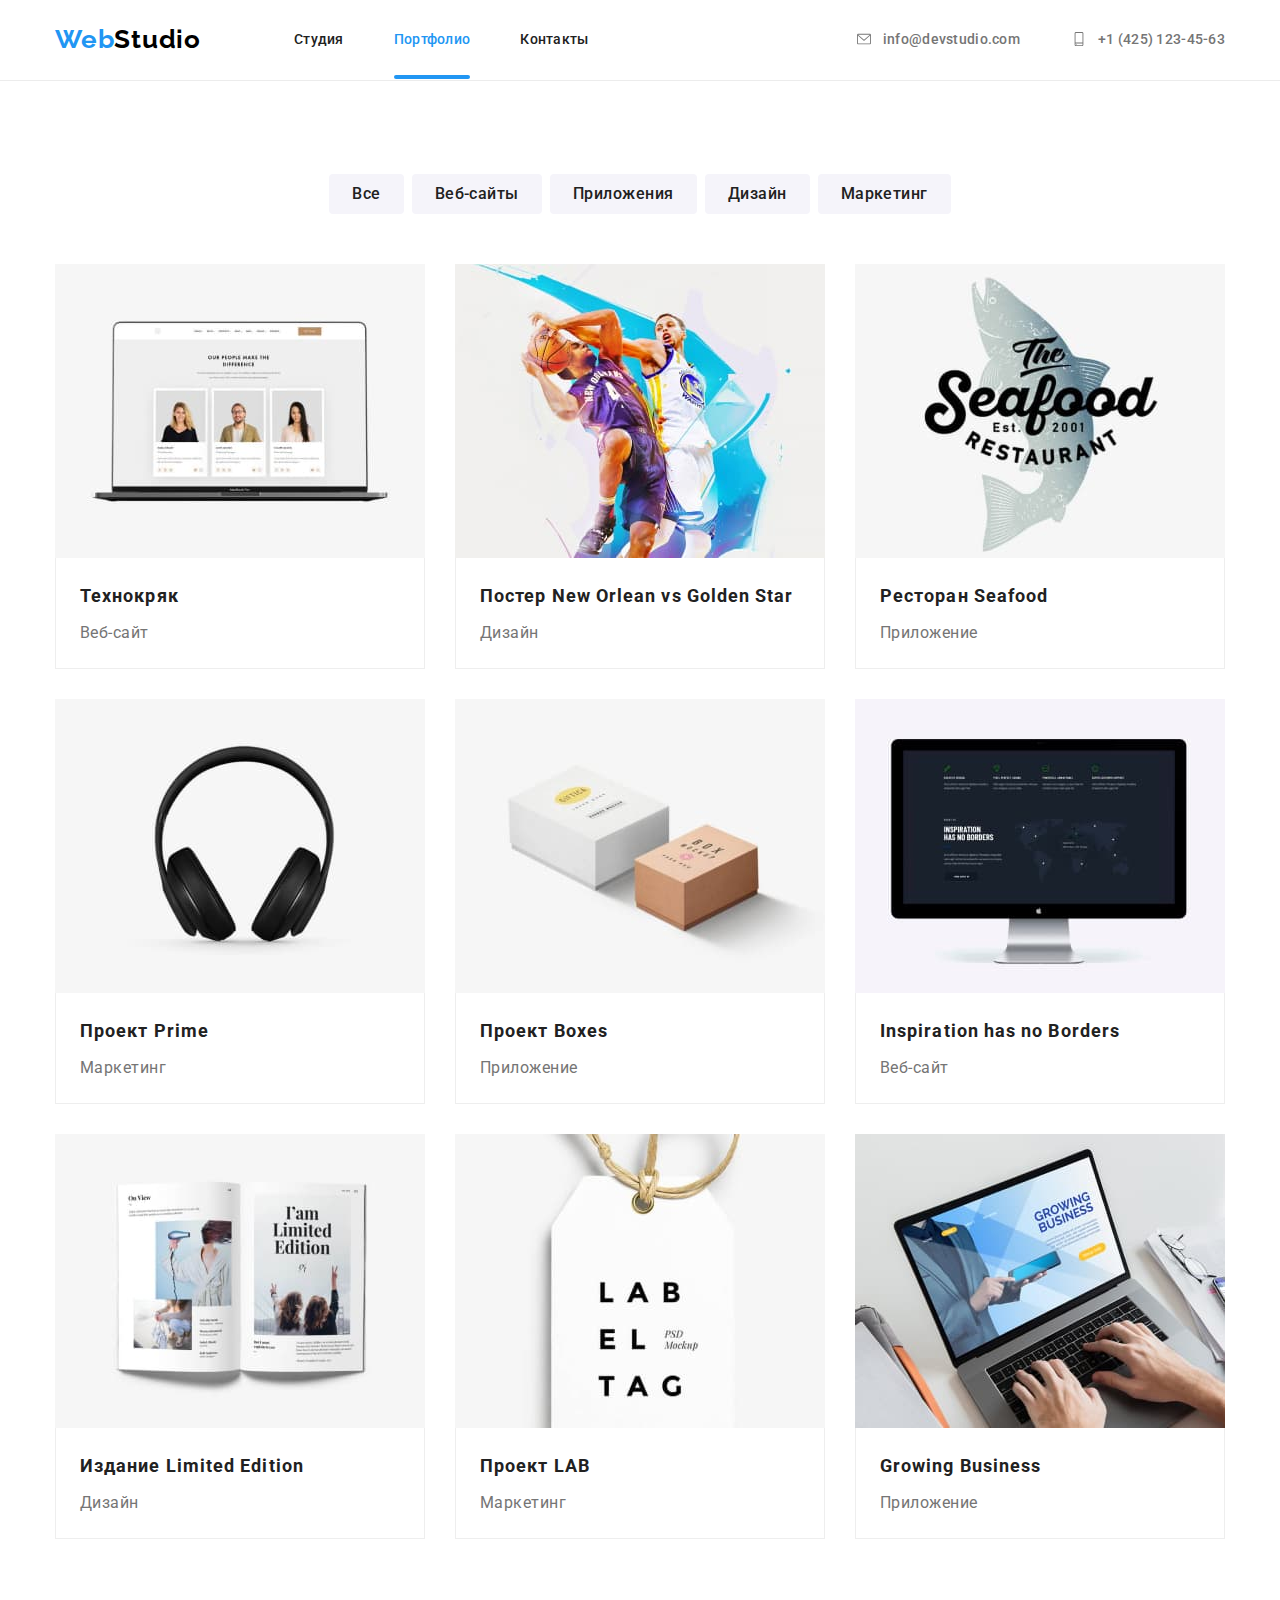
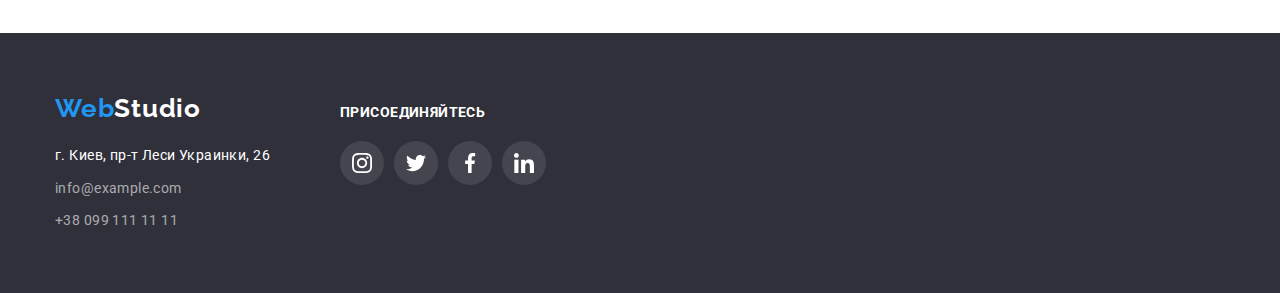
==== portfolio.html @ 62bd4e70 "ДЗ-6" ====
<!DOCTYPE html>
<html lang="ru">
  <head>
    <meta charset="UTF-8" />
    <meta http-equiv="X-UA-Compatible" content="IE=edge" />
    <meta name="viewport" content="width=device-width, initial-scale=1.0" />
    <title>Document</title>
    <link
      href="https://fonts.googleapis.com/css2?family=Raleway:wght@700&family=Roboto:wght@400;500;700;900&family=Tangerine:wght@700&display=swap"
      rel="stylesheet"
    />
    <link
      rel="stylesheet"
      href="https://cdnjs.cloudflare.com/ajax/libs/modern-normalize/1.1.0/modern-normalize.min.css"
    />
    <link rel="stylesheet" href="./css/styles.css" />
  </head>
  <body>
    <!-- Шапка сайта -->

    <header class="header">
      <div class="container main-nav">
        <a href="" class="logo"> <span class="accent">Web</span>Studio</a>
        <nav class="navigate">
          <ul class="site-nav list">
            <li class="item"><a href="./index.html" class="link-header">Студия</a></li>
            <li class="item"><a href="" class="link-header current">Портфолио</a></li>
            <li class="item"><a href="" class="link-header">Контакты</a></li>
          </ul>
        </nav>
        <ul class="contact-nav list">
          <li class="item">
            <a href="mailto:info@devstudio.com" class="link-header link-svg"
              ><svg class="icone-mail" width="18" height="14">
                <use href="./images/icons.svg#icon-envelope"></use>
              </svg>
              info@devstudio.com
            </a>
          </li>
          <li class="item">
            <a href="tel:+380961111111" class="link-header link-svg">
              <svg class="icone-mail" width="18" height="14">
                <use href="./images/icons.svg#icon-phone"></use>
              </svg>
              +1 (425) 123-45-63
            </a>
          </li>
        </ul>
      </div>
    </header>

    <!-- Основное содержимое сайта -->
    <main>
      <section class="section">
        <div class="container">
          <!--Фильтр-->
          <ul class="filter list">
            <li class="btn-li"><button type="button" class="btn">Все</button></li>
            <li class="btn-li"><button type="button" class="btn">Веб-сайты</button></li>
            <li class="btn-li"><button type="button" class="btn">Приложения</button></li>
            <li class="btn-li"><button type="button" class="btn">Дизайн</button></li>
            <li class="btn-li"><button type="button" class="btn">Маркетинг</button></li>
          </ul>
          <!--Список-->
          <ul class="site-list list">
            <li class="li-list">
              <a href="" class="img-link">
                <div class="container-site-text">
                  <img
                    src="./images/image.jpg"
                    alt="Один мужчина и две женщины"
                    width="370"
                    class="img-li"
                  />
                  <p class="site-text">
                    Технокряк это современная площадка распространения коронавируса. Компании
                    используют эту платформу для цифрового шпионажа и атак на защищённые сервера
                    конкурентов.
                  </p>
                </div>
                <div class="border">
                  <div class="border-card">
                    <h3 class="title">Технокряк</h3>
                    <p class="subject">Веб-сайт</p>
                  </div>
                </div></a
              >
            </li>
            <li class="li-list">
              <a href="" class="img-link">
                <div class="container-site-text">
                  <img
                    src="./images/image1.jpg"
                    alt="Два баскетболиста"
                    width="370"
                    class="img-li"
                  />
                  <p class="site-text">
                    Технокряк это современная площадка распространения коронавируса. Компании
                    используют эту платформу для цифрового шпионажа и атак на защищённые сервера
                    конкурентов.
                  </p>
                </div>
                <div class="border">
                  <div class="border-card">
                    <h3 class="title">Постер New Orlean vs Golden Star</h3>
                    <p class="subject">Дизайн</p>
                  </div>
                </div></a
              >
            </li>
            <li class="li-list">
              <a href="" class="img-link">
                <div class="container-site-text">
                  <img src="./images/image2.jpg" alt="Рыба" width="370" class="img-li" />
                  <p class="site-text">
                    Технокряк это современная площадка распространения коронавируса. Компании
                    используют эту платформу для цифрового шпионажа и атак на защищённые сервера
                    конкурентов.
                  </p>
                </div>
                <div class="border">
                  <div class="border-card">
                    <h3 class="title">Ресторан Seafood</h3>
                    <p class="subject">Приложение</p>
                  </div>
                </div></a
              >
            </li>
            <li class="li-list">
              <a href="" class="img-link">
                <div class="container-site-text">
                  <img src="./images/image3.jpg" alt="Наушники" width="370" class="img-li" />

                  <p class="site-text">
                    Технокряк это современная площадка распространения коронавируса. Компании
                    используют эту платформу для цифрового шпионажа и атак на защищённые сервера
                    конкурентов.
                  </p>
                </div>
                <div class="border">
                  <div class="border-card">
                    <h3 class="title">Проект Prime</h3>
                    <p class="subject">Маркетинг</p>
                  </div>
                </div></a
              >
            </li>
            <li class="li-list">
              <a href="" class="img-link">
                <div class="container-site-text">
                  <img src="./images/image4.jpg" alt="Две коробки" width="370" class="img-li" />
                  <p class="site-text">
                    Технокряк это современная площадка распространения коронавируса. Компании
                    используют эту платформу для цифрового шпионажа и атак на защищённые сервера
                    конкурентов.
                  </p>
                </div>
                <div class="border">
                  <div class="border-card">
                    <h3 class="title">Проект Boxes</h3>
                    <p class="subject">Приложение</p>
                  </div>
                </div></a
              >
            </li>
            <li class="li-list">
              <a href="" class="img-link"
                ><div class="container-site-text">
                  <img src="./images/image5.jpg" alt="Дисплей" width="370" class="img-li" />
                  <p class="site-text">
                    Технокряк это современная площадка распространения коронавируса. Компании
                    используют эту платформу для цифрового шпионажа и атак на защищённые сервера
                    конкурентов.
                  </p>
                </div>
                <div class="border">
                  <div class="border-card">
                    <h3 class="title">Inspiration has no Borders</h3>
                    <p class="subject">Веб-сайт</p>
                  </div>
                </div></a
              >
            </li>
            <li class="li-list">
              <a href="" class="img-link"
                ><div class="container-site-text">
                  <img src="./images/image6.jpg" alt="Журнал" width="370" class="img-li" />
                  <p class="site-text">
                    Технокряк это современная площадка распространения коронавируса. Компании
                    используют эту платформу для цифрового шпионажа и атак на защищённые сервера
                    конкурентов.
                  </p>
                </div>
                <div class="border">
                  <div class="border-card">
                    <h3 class="title">Издание Limited Edition</h3>
                    <p class="subject">Дизайн</p>
                  </div>
                </div></a
              >
            </li>
            <li class="li-list">
              <a href="" class="img-link">
                <div class="container-site-text">
                  <img src="./images/image7.jpg" alt="Лейбл" width="370" class="img-li" />
                  <p class="site-text">
                    Технокряк это современная площадка распространения коронавируса. Компании
                    используют эту платформу для цифрового шпионажа и атак на защищённые сервера
                    конкурентов.
                  </p>
                </div>
                <div class="border">
                  <div class="border-card">
                    <h3 class="title">Проект LAB</h3>
                    <p class="subject">Маркетинг</p>
                  </div>
                </div></a
              >
            </li>
            <li class="li-list">
              <a href="" class="img-link">
                <div class="container-site-text">
                  <img src="./images/image8.jpg" alt="Ноутбук" width="370" class="img-li" />
                  <p class="site-text">
                    Технокряк это современная площадка распространения коронавируса. Компании
                    используют эту платформу для цифрового шпионажа и атак на защищённые сервера
                    конкурентов.
                  </p>
                </div>
                <div class="border">
                  <div class="border-card">
                    <h3 class="title">Growing Business</h3>
                    <p class="subject">Приложение</p>
                  </div>
                </div></a
              >
            </li>
          </ul>
        </div>
      </section>
    </main>

    <!-- Футерр -->

    <footer class="footer">
      <div class="container flex-container">
        <div>
          <a href="" class="logo-footer"> <span class="accent">Web</span>Studio</a>
          <address>
            <ul class="adress-nav list">
              <li class="adress-list">
                <a href="" class="link-footer link-adress">г. Киев, пр-т Леси Украинки, 26</a>
              </li>
              <li class="adress-list">
                <a href="mailto:info@example.com" class="link-footer">info@example.com</a>
              </li>
              <li class="adress-list">
                <a href="tel:+380991111111" class="link-footer">+38 099 111 11 11</a>
              </li>
            </ul>
          </address>
        </div>
        <div class="networks">
          <h3 class="networks-title">Присоединяйтесь</h3>
          <ul class="footer-networks-list list">
            <li class="footer-networks-item">
              <a href="" class="footer-networks-link"
                ><svg class="footer-networks-icon" width="20" height="20">
                  <use href="./images/icons.svg#icon-instagram"></use>
                </svg>
              </a>
            </li>
            <li class="footer-networks-item">
              <a href="" class="footer-networks-link"
                ><svg class="footer-networks-icon" width="20" height="20">
                  <use href="./images/icons.svg#icon-twitter"></use>
                </svg>
              </a>
            </li>
            <li class="footer-networks-item">
              <a href="" class="footer-networks-link"
                ><svg class="footer-networks-icon" width="20" height="20">
                  <use href="./images/icons.svg#icon-facebook"></use>
                </svg>
              </a>
            </li>
            <li class="footer-networks-item">
              <a href="" class="footer-networks-link"
                ><svg class="footer-networks-icon" width="20" height="20">
                  <use href="./images/icons.svg#icon-linkedin"></use>
                </svg>
              </a>
            </li>
          </ul>
        </div>
      </div>
    </footer>
  </body>
</html>
---- css/styles.css ----
/*Цвет основного текста #757575*/
/*Вторичный цвет текста #212121 */
/*Акцент #2196F3*/
/*Цвет контактов футера #rgba(255, 255, 255, 0.6)*/
/*Белый цвет #FFFFFF*/
/*Основной цвет фона #FFFFFF*/
/*Вторичный цвет фона #F5F4FA*/
/*Темный цвет фона #2F303A*/
/*Цвет лого #000000*/

:root {
  --primary-text-color: #757575;
  --title-text-color: #212121;
  --accent-color: #2196f3;
  --footer-contacts-color: rgba(255, 255, 255, 0.6);
  --white-color: #ffffff;
  --second-background-color: #f5f4fa;
  --third-background-color: #2f303a;
  --logo-color: #000000;
}

p,
h1,
h2,
h3,
h4,
h5,
h6 {
  margin: 0;
}

ul {
  margin: 0;
  padding: 0;
}

img {
  display: block;
}

.list {
  list-style: none;
}

body {
  font-family: Roboto, Aileron, Comfortaa, sans-serif;
  color: var(--primary-text-color);
  background-color: var(--white-color);
  padding-top: 80px;
}
.visually-hidden {
  position: absolute;
  white-space: nowrap;
  width: 1px;
  height: 1px;
  overflow: hidden;
  border: 0;
  padding: 0;
  clip: rect(0 0 0 0);
  clip-path: inset(50%);
  margin: -1px;
}
/*Стили для index.html*/

.header {
  position: fixed;
  top: 0;
  left: 0;
  min-height: 80px;
  width: 100%;
  padding-top: 24px;
  padding-bottom: 25px;
  background-color: var(--white-color);
  border-bottom: 1px solid #ececec;
  z-index: 1;
}

.container {
  margin-left: auto;
  margin-right: auto;
  width: 1200px;
  padding-left: 15px;
  padding-right: 15px;
}

.main-nav {
  display: flex;
  align-items: center;
}

/*Логотип*/
.logo {
  font-family: Raleway, Roboto, Aileron, sans-serif;
  font-weight: 700;
  font-size: 26px;
  line-height: 1.19;
  letter-spacing: 0.03em;
  text-decoration: none;
  color: var(--logo-color);
}
.accent {
  color: var(--accent-color);
}

/*Навигация сайта*/

.navigate {
  display: flex;
  margin-left: 93px;
}

.site-nav {
  display: flex;
}

.site-nav .item {
  margin-right: 50px;
}

.site-nav .item:last-child {
  margin-right: 0;
}

.site-nav .link-header {
  font-weight: 500;
  font-size: 14px;
  line-height: 1.14;
  letter-spacing: 0.02em;
  text-decoration: none;
  color: var(--title-text-color);
  position: relative;

  /*transition-property: color;
  transition-duration: 250ms;
  transition-timing-function: cubic-bezier(0.4, 0, 0.2, 1);*/
  transition: color 250ms cubic-bezier(0.4, 0, 0.2, 1);
}

.link-header.current::after {
  content: '';
  position: absolute;
  width: 100%;
  height: 4px;
  border-radius: 2px;
  background-color: var(--accent-color);
  left: 0;
  bottom: -32px;
}
.site-nav .link-header:hover,
.site-nav .link-header:focus {
  color: var(--accent-color);
}

.site-nav .link-header.current {
  color: var(--accent-color);
}

/*Контакты*/

.contact-nav {
  display: flex;
  margin-left: auto;
}

.contact-nav .item + .item {
  margin-left: 50px;
}

.contact-nav .link-header {
  font-weight: 500;
  font-size: 14px;
  line-height: 1.2;
  letter-spacing: 0.02em;
  text-decoration: none;
  color: var(--primary-text-color);

  transition: color 250ms cubic-bezier(0.4, 0, 0.2, 1);
}
.contact-nav .link-header:hover,
.contact-nav .link-header:focus {
  color: var(--accent-color);
}

.contact-nav .link-adress::before {
  content: '';
}

.link-svg {
  display: flex;
  align-items: center;
}

.icone-mail {
  display: block;
  margin-right: 10px;
  fill: var(--primary-text-color);
}

.link-header:hover .icone-mail,
.link-header:focus .icone-mail {
  fill: var(--accent-color);
}

/*Герой*/
.hero {
  background-image: linear-gradient(rgba(47, 48, 58, 0.4), rgba(47, 48, 58, 0.4)),
    url(../images/img-hero.jpg);
  margin-left: auto;
  margin-right: auto;
  max-width: 1600px;
  height: 600px;
  background-repeat: no-repeat;
  background-position: center;
  background-size: cover;

  padding-top: 200px;
  padding-bottom: 200px;
  text-align: center;
  background-color: var(--third-background-color);
}
.hero-title {
  margin-bottom: 30px;
  font-weight: 900;
  font-size: 44px;
  line-height: 1.36;
  text-align: center;
  letter-spacing: 0.06em;
  color: var(--white-color);
}

/*Кнопка*/
.button {
  display: inline-block;
  border: 1px solid transparent;
  border-radius: 4px;
  padding: 10px 32px;
  min-width: 200px;
  font-family: inherit;
  font-weight: 700;
  font-size: 16px;
  line-height: 1.87;
  letter-spacing: 0.06em;
  cursor: pointer;
  color: var(--white-color);
  background-color: var(--accent-color);
  box-shadow: 0px 4px 4px rgba(0, 0, 0, 0.15);
  text-align: center;
}

/*Секции*/

.section {
  padding-top: 94px;
  padding-bottom: 94px;
}

.section-title {
  margin-bottom: 50px;
  font-weight: 700;
  font-size: 36px;
  line-height: 1.16;
  text-align: center;
  letter-spacing: 0.03em;
  color: var(--title-text-color);
}

/*Преимущества*/

.section.bottom {
  padding-bottom: 47px;
}

.feature-list {
  display: flex;
}

.advantage {
  margin-right: 30px;
  width: 270px;
}

.advantage:last-child {
  margin-right: 0;
}

.feature-list .title {
  margin-bottom: 10px;
  font-weight: 700;
  font-size: 14px;
  line-height: 1.14;
  letter-spacing: 0.03em;
  color: var(--title-text-color);
}
.feature-list .text {
  font-size: 14px;
  line-height: 1.71;
  letter-spacing: 0.03em;
}

.advantage::before {
  display: block;
  content: '';
  margin-bottom: 30px;
  height: 120px;
  background-repeat: no-repeat;
  background-position: center;
  background-color: var(--second-background-color);
}

.advantage.icon-antenna::before {
  background-image: url(../images/antenna.svg);
}

.advantage.clock::before {
  background-image: url(../images/clock.svg);
}

.advantage.diagram::before {
  background-image: url(../images/diagram.svg);
}

.advantage.astronaut::before {
  background-image: url(../images/astronaut.svg);
}
/*Чем мы занимаемся*/

.section.top {
  padding-top: 47px;
}

.picture-list {
  display: flex;
}

.picture {
  margin-right: 30px;
}

.picture:last-child {
  margin-right: 0;
}

.container-text-wrap {
  position: relative;
}

.text-picture-wrap {
  position: absolute;
  font-weight: 700;
  font-size: 14px;
  line-height: 1.14;
  letter-spacing: 0.03em;
  text-transform: uppercase;
  color: var(--white-color);
  background-color: rgba(47, 48, 58, 0.8);
  width: 100%;
  height: 70px;
  text-align: center;
  padding: 27px;
  transform: translateY(-70px);
}

/*Наша команда*/

.team-list {
  display: flex;
}

.section.background {
  background-color: var(--second-background-color);
}

.li-team {
  margin-right: 30px;
  padding-bottom: 30px;
  box-shadow: 0px 1px 3px rgba(0, 0, 0, 0.12), 0px 1px 1px rgba(0, 0, 0, 0.14),
    0px 2px 1px rgba(0, 0, 0, 0.2);
  border-radius: 0px 0px 4px 4px;
  background-color: #ffffff;
}

.li-team:last-child {
  margin-right: 0;
}

.img-team {
  margin-bottom: 30px;
}
.team-list .title {
  margin-bottom: 10px;
  font-weight: 500;
  font-size: 16px;
  line-height: 1.18;
  letter-spacing: 0.03em;
  text-align: center;
  color: var(--title-text-color);
}
.team-list .specialty {
  margin-bottom: 16px;
  font-size: 16px;
  line-height: 1.18;
  text-align: center;
  letter-spacing: 0.03em;
}

.masters-social-list {
  display: flex;
  justify-content: center;
}

.masters-social-item + .masters-social-item {
  margin-left: 10px;
}

.masters-social-link {
  width: 44px;
  height: 44px;
  border-radius: 50%;
  display: flex;

  align-items: center;
  justify-content: center;

  transition: background-color 250ms cubic-bezier(0.4, 0, 0.2, 1);
}

.masters-social-icon {
  display: block;
  fill: #afb1b8;

  transition: fill 250ms cubic-bezier(0.4, 0, 0.2, 1);
}

.masters-social-link:hover,
.masters-social-link:focus {
  background-color: var(--accent-color);
}

.masters-social-link:hover .masters-social-icon,
.masters-social-link:focus .masters-social-icon {
  fill: var(--white-color);
}

/*Постоянные клиенты*/

.costumer-list {
  display: flex;
  justify-content: center;
}

.costumer-item + .costumer-item {
  margin-left: 30px;
}

.costumer-link {
  width: 170px;
  height: 92px;

  display: flex;
  align-items: center;
  justify-content: center;

  border: 1px solid #afb1b8;
  border-radius: 4px;

  transition: border-color 250ms cubic-bezier(0.4, 0, 0.2, 1);
}

.costumer-icon {
  display: block;
  fill: #afb1b8;

  transition: fill 250ms cubic-bezier(0.4, 0, 0.2, 1);
}

.costumer-link:hover,
.costumer-link:focus {
  border-color: var(--accent-color);
}

.costumer-link:hover .costumer-icon,
.costumer-link:focus .costumer-icon {
  fill: var(--accent-color);
}

/*Футер*/

/*Лого*/
.footer {
  background-color: var(--third-background-color);
  padding-top: 60px;
  padding-bottom: 60px;
}
.logo-footer {
  display: inline-block;
  margin-bottom: 20px;
  font-family: Raleway, Roboto, Aileron, sans-serif;
  font-weight: 700;
  font-size: 26px;
  line-height: 1.19;
  letter-spacing: 0.03em;
  text-decoration: none;
  color: var(--white-color);
}

/*Адрес*/

.adress-list {
  margin-bottom: 9px;
}

.adress-list:last-child {
  margin-bottom: 0;
}

.link-footer {
  display: inline-block;
  font-style: normal;
  font-size: 14px;
  line-height: 1.71;
  letter-spacing: 0.03em;
  text-decoration: none;
  color: var(--footer-contacts-color);

  transition: color 250ms cubic-bezier(0.4, 0, 0.2, 1);
}

.link-adress {
  color: var(--white-color);
}

.adress-nav .link-adress:hover,
.adress-nav .link-adress:focus {
  color: var(--accent-color);
}
.adress-nav .link-footer:hover,
.adress-nav .link-footer:focus {
  color: var(--accent-color);
}

/*Присоединяйтесь-футер*/

.flex-container {
  display: flex;
  align-items: baseline;
}

.networks {
  margin-left: 70px;
}

.footer-networks-list {
  display: flex;
  justify-content: center;
}

.footer-networks-item + .footer-networks-item {
  margin-left: 10px;
}

.footer-networks-link {
  width: 44px;
  height: 44px;
  border-radius: 50%;
  display: flex;
  background-color: rgba(255, 255, 255, 0.1);
  align-items: center;
  justify-content: center;

  transition: background-color 250ms cubic-bezier(0.4, 0, 0.2, 1);
}

.footer-networks-link:hover,
.footer-networks-link:focus {
  background-color: var(--accent-color);
}

.footer-networks-icon {
  display: block;
  fill: var(--white-color);
}

.networks-title {
  margin-bottom: 20px;
  font-size: 14px;
  line-height: 1.14;
  letter-spacing: 0.03em;
  text-transform: uppercase;
  color: var(--white-color);
}

.container-form {
  margin-left: 93px;
}

.container-form-second {
  display: flex;
  align-items: center;
}

.container-form-title {
  margin-bottom: 20px;
  font-size: 14px;
  line-height: 1.14;
  letter-spacing: 0.03em;
  text-transform: uppercase;
  color: var(--white-color);
}

.footer-email {
  outline: none;
  padding: 15px;
  width: 358px;
  height: 50px;
  background-color: var(--third-background-color);
  border: 1px solid rgba(255, 255, 255, 0.3);
  box-sizing: border-box;
  border-radius: 4px;

  transition: border-color 250ms cubic-bezier(0.4, 0, 0.2, 1);
}

.footer-email:focus {
  border-color: var(--accent-color);
}

.footer-email::placeholder {
  font-size: 16;
  line-height: 1.25;
  letter-spacing: 0.03em;

  color: rgba(255, 255, 255, 0.6);
}

.container-btn-footer {
  position: relative;
  margin-left: 12px;
}

.button-footer {
  padding-right: 61px;
  padding-left: 28px;
  min-width: 200px;
  height: 50px;
  cursor: pointer;
  font-weight: 700;
  font-size: 16px;
  line-height: 1.87;
  letter-spacing: 0.06em;
  color: var(--white-color);
  border: 1px solid transparent;
  background-color: var(--accent-color);
  box-shadow: 0px 4px 4px rgba(0, 0, 0, 0.15);
  border-radius: 4px;
}

.form-icon-footer {
  position: absolute;
  top: 13px;
  right: 28px;
  margin-left: 10px;
  fill: var(--white-color);
}

/*Модалка-Бекдроп*/

.backdrop {
  position: fixed;
  top: 0;
  width: 100%;
  height: 100%;
  background-color: rgba(0, 0, 0, 0.2);
  z-index: 2;

  opacity: 1;
  transition: opacity 250ms cubic-bezier(0.4, 0, 0.2, 1);
}

.backdrop.is-hidden {
  opacity: 0;
  pointer-events: none;
}

.backdrop.is-hidden .modal {
  transform: translate(-50%, -50%) scale(0.9);
}

.modal {
  position: absolute;
  top: 50%;
  left: 50%;
  padding: 40px;
  min-width: 528px;
  min-height: 581px;
  background-color: var(--white-color);
  box-shadow: 0px 1px 3px rgba(0, 0, 0, 0.12), 0px 1px 1px rgba(0, 0, 0, 0.14),
    0px 2px 1px rgba(0, 0, 0, 0.2);
  border-radius: 4px;

  transform: translate(-50%, -50%) scale(1);
  transition: transform 250ms cubic-bezier(0.4, 0, 0.2, 1);
}

.mod-btn {
  position: absolute;
  top: 8px;
  right: 8px;

  display: flex;
  width: 30px;
  height: 30px;
  border-radius: 50%;
  background-color: var(--white-color);
  justify-content: center;
  align-items: center;
  border: 1px solid rgba(0, 0, 0, 0.1);
}

.mod-icon {
  fill: var(--logo-color);

  transition: fill 250ms cubic-bezier(0.4, 0, 0.2, 1);
}

.mod-icon:hover,
.mod-icon:focus {
  fill: var(--accent-color);
}

/*Оформление модалки*/

.modal-title {
  margin-bottom: 15px;
  font-weight: 700;
  font-size: 20px;
  line-height: 1.15;
  text-align: center;
  letter-spacing: 0.03em;
  color: var(--title-text-color);
}

.modal-label {
  font-weight: 400;
  font-size: 12px;
  line-height: 1.16;
  letter-spacing: 0.01em;
  color: var(--primary-text-color);
}

.modal-field {
  margin-bottom: 10px;
}

.modal-field.second-field {
  margin-bottom: 20px;
}

.input-wrapper {
  margin-top: 4px;
  position: relative;
}

.modal-input:focus {
  border-color: var(--accent-color);
}

.modal-input:focus + .modal-icon {
  fill: var(--accent-color);
}

.modal-text:focus {
  border-color: var(--accent-color);
}

.modal-icon {
  position: absolute;
  left: 12px;
  top: 50%;
  transform: translateY(-50%);

  transition: fill 250ms cubic-bezier(0.4, 0, 0.2, 1);
}

.modal-input {
  padding-left: 40px;
  outline: none;
  width: 100%;
  height: 40px;
  border: 1px solid rgba(33, 33, 33, 0.2);
  border-radius: 4px;
  background-color: transparent;

  transition: border-color 250ms cubic-bezier(0.4, 0, 0.2, 1);
}

.modal-text {
  outline: none;
  margin-top: 4px;
  width: 100%;
  height: 120px;
  padding: 12px 16px;
  border: 1px solid rgba(33, 33, 33, 0.2);
  border-radius: 4px;
  background-color: transparent;
  resize: none;

  transition: border-color 250ms cubic-bezier(0.4, 0, 0.2, 1);
}

.modal-text::placeholder {
  font-size: 14px;
  line-height: 1.14;
  letter-spacing: 0.01em;
  color: rgba(117, 117, 117, 0.5);
}

.modal-checkbox {
  margin-bottom: 30px;
}

.modal-check-text {
  font-size: 14px;
  line-height: 1.71;
  letter-spacing: 0.03em;
  color: var(--primary-text-color);
  display: flex;
  align-items: center;
  justify-content: center;
}

.modal-check-text::before {
  content: '';
  width: 16px;
  height: 15px;
  border: 2px solid var(--title-text-color);
  border-radius: 2px;
  display: block;
  margin-right: 7px;
}

.modal-check:checked + .modal-check-text::before {
  background-image: url(../images/checked.svg);
  background-repeat: no-repeat;
  background-size: cover;
  border: none;
}

.modal-check-text a {
  color: var(--accent-color);
}

.btn-submit {
  padding: 10px 55px;
  height: 50px;
  min-width: 200px;
  border: 1px solid transparent;
  font-family: inherit;
  background-color: var(--accent-color);
  box-shadow: 0px 4px 4px rgba(0, 0, 0, 0.15);
  border-radius: 4px;
  cursor: pointer;
  font-weight: 700;
  font-size: 16px;
  line-height: 1.87;

  align-items: center;
  text-align: center;
  letter-spacing: 0.06em;
  color: var(--white-color);
}

.div-bt {
  display: flex;
  justify-content: center;
  width: 100%;
}

/*Стили для portfolio.html*/

/*Фильтр-кнопки*/

.filter {
  margin-bottom: 50px;
  display: flex;
  justify-content: center;
}

.btn-li {
  margin-right: 8px;
}

.btn-li:last-child {
  margin-right: 0;
}

.filter .btn {
  display: inline-block;
  border: 1px solid transparent;
  padding: 6px 22px;
  min-width: 73px;
  border-radius: 4px;
  font-family: inherit;
  font-weight: 500;
  font-size: 16px;
  line-height: 1.62;
  letter-spacing: 0.03em;
  cursor: pointer;
  color: var(--title-text-color);
  background-color: var(--second-background-color);
  text-align: center;

  transition: background-color 250ms cubic-bezier(0.4, 0, 0.2, 1),
    color 250ms cubic-bezier(0.4, 0, 0.2, 1), box-shadow 250ms cubic-bezier(0.4, 0, 0.2, 1);
}
.filter .btn:hover,
.filter .btn:focus {
  color: var(--white-color);
  background-color: var(--accent-color);
  box-shadow: 0px 3px 1px rgba(0, 0, 0, 0.1), 0px 1px 2px rgba(0, 0, 0, 0.08),
    0px 2px 2px rgba(0, 0, 0, 0.12);
}

/*Список*/

.site-list {
  display: flex;
  flex-wrap: wrap;
}

.li-list {
  width: calc((100% - 60px) / 3);
  margin-right: 30px;
  margin-bottom: 30px;

  transition: box-shadow 250ms cubic-bezier(0.4, 0, 0.2, 1);
}

.li-list:nth-child(3n) {
  margin-right: 0;
}

.li-list:nth-last-child(-n + 3) {
  margin-bottom: 0;
}

.li-list:hover {
  box-shadow: 0px 1px 1px rgba(0, 0, 0, 0.12), 0px 4px 4px rgba(0, 0, 0, 0.06),
    1px 4px 6px rgba(0, 0, 0, 0.16);
}

/*.li-list {
  margin-right: 30px;
  margin-bottom: 30px;
  padding-bottom: 20px;
  width: 370px;
}

.li-list:nth-child(3n) {
  margin-right: 0;
}

.li-list:nth-last-child(-n + 3) {
  margin-bottom: 0;
}*/

.site-list .img-link {
  text-decoration: none;
}

/*.img-li {
  display: block;
}*/

.site-list .title {
  margin-bottom: 4px;
  font-weight: 700;
  font-size: 18px;
  line-height: 2;
  letter-spacing: 0.06em;
  color: var(--title-text-color);
}

.site-list .subject {
  font-size: 16px;
  line-height: 1.87;
  letter-spacing: 0.03em;
  color: var(--primary-text-color);
}

.border {
  padding: 20px 24px;
  border-left: 1px solid #eeeeee;
  border-right: 1px solid #eeeeee;
  border-bottom: 1px solid #eeeeee;
}
.container-site-text {
  position: relative;
  overflow: hidden;
}
.site-text {
  position: absolute;
  top: 0;
  left: 0;
  padding: 63px 24px;
  font-size: 18px;
  line-height: 1.55;
  letter-spacing: 0.03em;
  color: var(--white-color);
  background-color: rgba(33, 150, 243, 0.9);
  height: 100%;
  transform: translateY(100%);

  transition: transform 250ms cubic-bezier(0.4, 0, 0.2, 1);
}

.li-list:hover .site-text {
  transform: translateY(0);
}
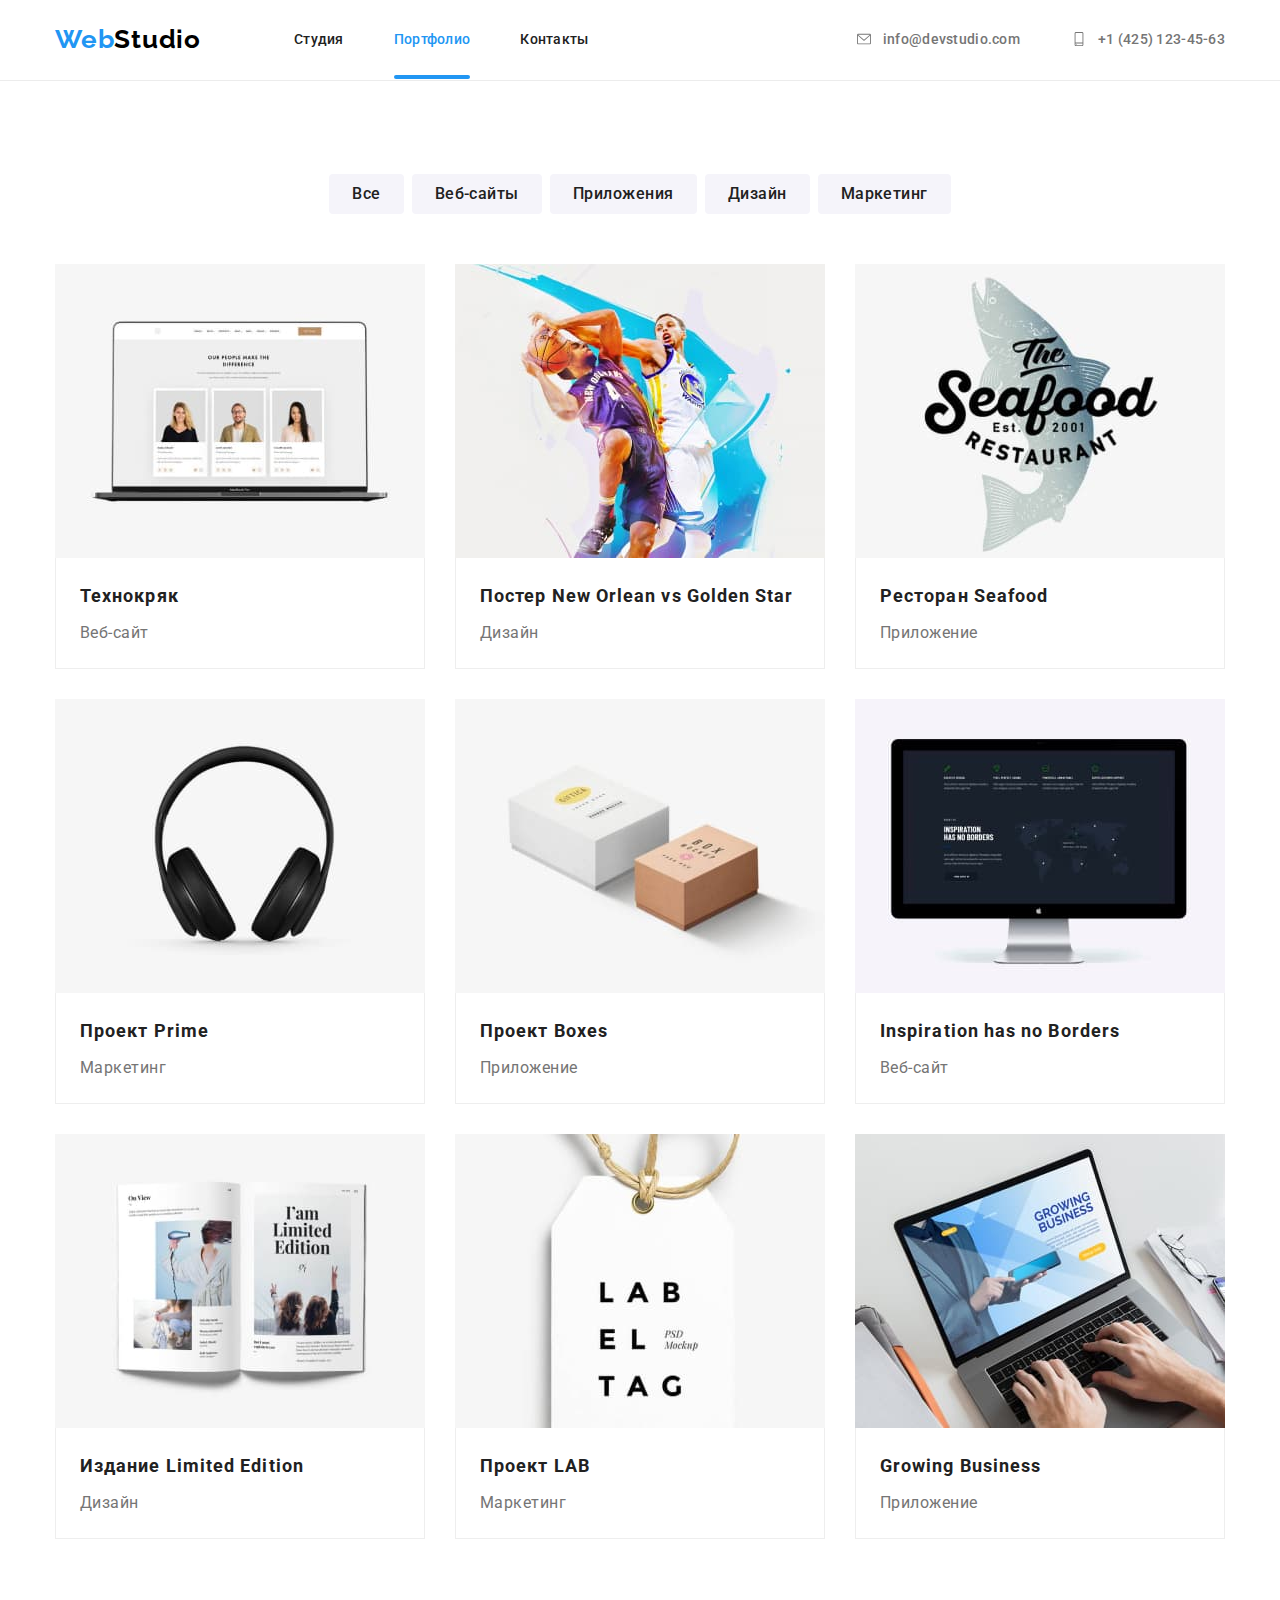
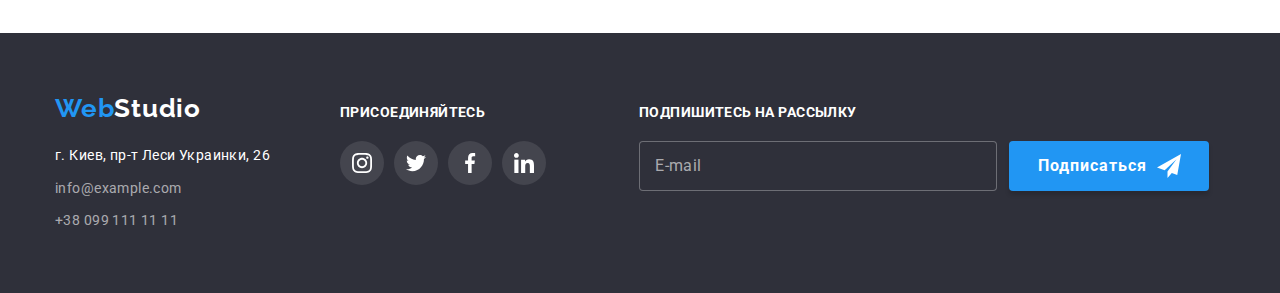
==== commit 2af66ff8: "Правки у футер" ====
--- a/portfolio.html
+++ b/portfolio.html
@@ -294,6 +294,19 @@
             </li>
           </ul>
         </div>
+
+        <div class="container-form">
+          <h3 class="container-form-title">Подпишитесь на рассылку</h3>
+          <form class="container-form-second">
+            <input type="mail" name="email" id="email" placeholder="E-mail" class="footer-email" />
+            <div class="container-btn-footer">
+              <button type="submit" class="button-footer">Подписаться</button>
+              <svg class="form-icon-footer" width="24" height="24">
+                <use href="./images/icons.svg#icon-icon-footer"></use>
+              </svg>
+            </div>
+          </form>
+        </div>
       </div>
     </footer>
   </body>
